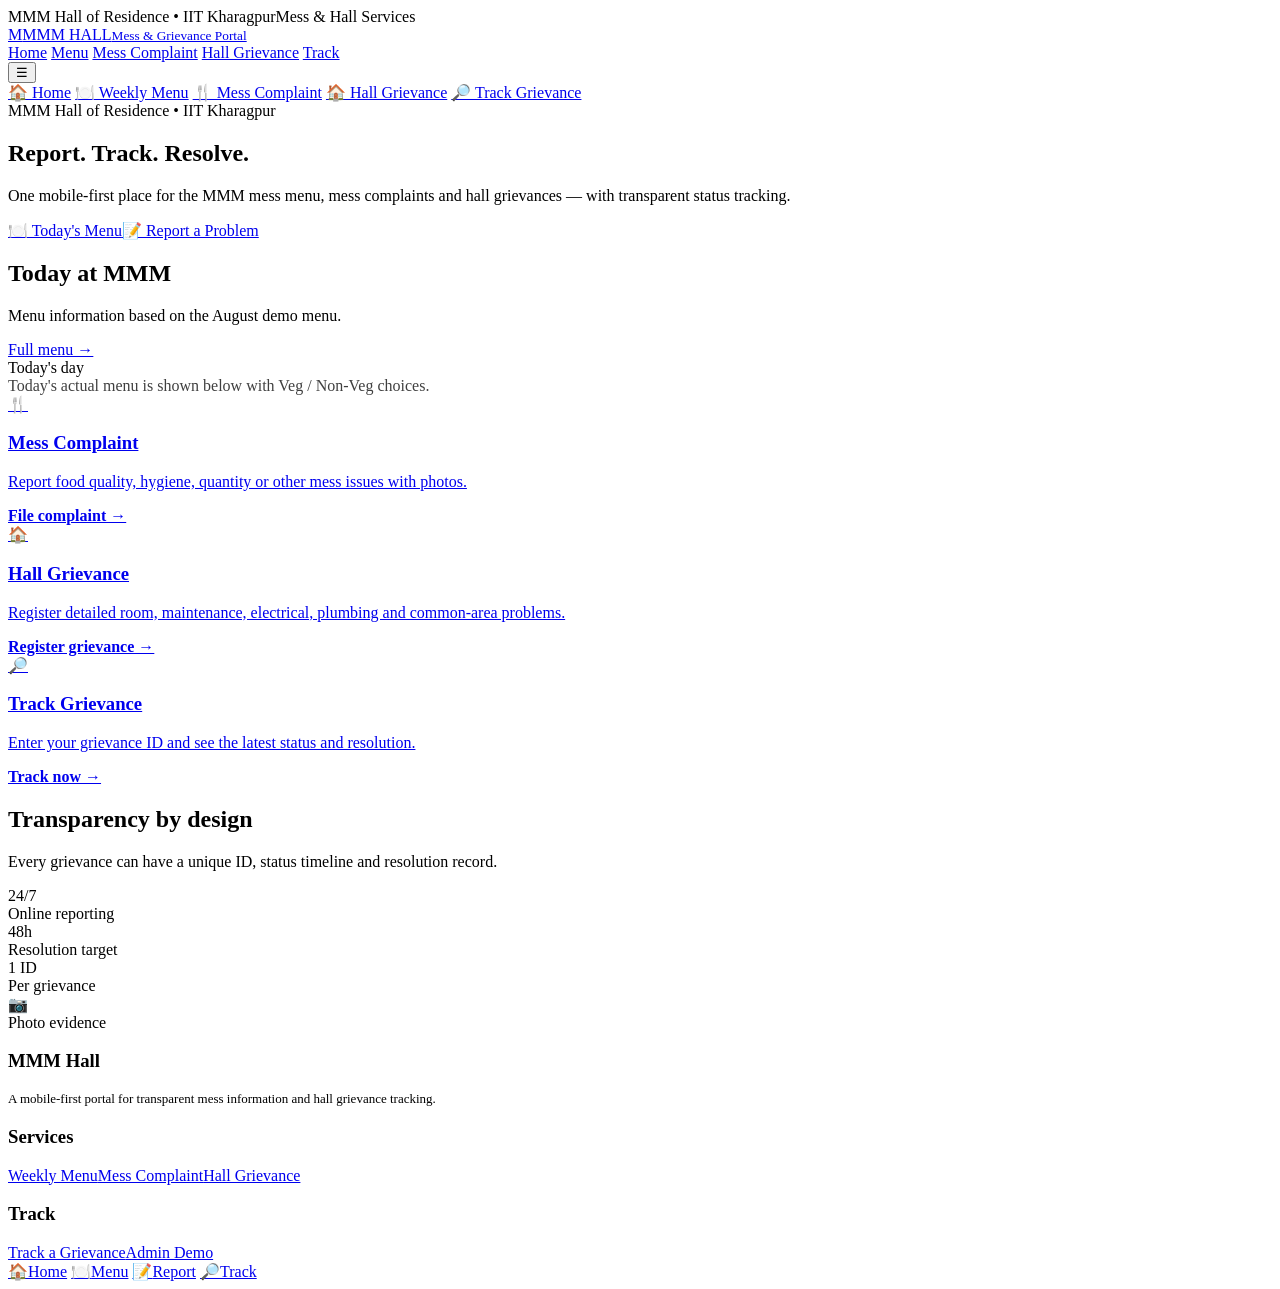
==== index.html @ 4dfcf69c "Add files via upload" ====
<!doctype html>
<html lang="en">
<head>
<meta charset="utf-8">
<meta name="viewport" content="width=device-width,initial-scale=1,viewport-fit=cover">
<meta name="theme-color" content="#5b35d5">
<meta name="description" content="MMM Hall Mess and Grievance Portal">
<title>Home | MMM Hall</title>
<link rel="stylesheet" href="assets/style.css">
</head>
<body data-page="home">
<div class="topbar"><div class="container"><span>MMM Hall of Residence • IIT Kharagpur</span><span>Mess & Hall Services</span></div></div>
<header class="nav">
  <div class="container nav-inner">
    <a class="brand" href="index.html"><span class="brand-mark">M</span><span>MMM HALL<small>Mess & Grievance Portal</small></span></a>
    <nav class="desktop-nav">
      <a href="index.html" data-page="home">Home</a>
      <a href="menu.html" data-page="menu">Menu</a>
      <a href="mess-complaint.html" data-page="mess">Mess Complaint</a>
      <a href="hall-grievance.html" data-page="hall">Hall Grievance</a>
      <a href="track.html" data-page="track">Track</a>
    </nav>
    <button class="menu-toggle" aria-label="Open menu">☰</button>
  </div>
  <div class="mobile-menu">
    <a href="index.html" data-page="home">🏠 Home</a>
    <a href="menu.html" data-page="menu">🍽️ Weekly Menu</a>
    <a href="mess-complaint.html" data-page="mess">🍴 Mess Complaint</a>
    <a href="hall-grievance.html" data-page="hall">🏠 Hall Grievance</a>
    <a href="track.html" data-page="track">🔎 Track Grievance</a>
  </div>
</header>
<main>
<section class="hero"><div class="container"><div class="hero-card">
  <div class="kicker">MMM Hall of Residence • IIT Kharagpur</div>
  <h1>Report. Track. Resolve.</h1>
  <p>One mobile-first place for the MMM mess menu, mess complaints and hall grievances — with transparent status tracking.</p>
  <div class="actions"><a class="btn btn-primary" href="menu.html">🍽️ Today's Menu</a><a class="btn btn-outline" href="hall-grievance.html">📝 Report a Problem</a></div>
</div></div></section>

<section class="section"><div class="container">
  <div class="section-head"><div><h2>Today at MMM</h2><p>Menu information based on the August demo menu.</p></div><a class="btn btn-soft" href="menu.html">Full menu →</a></div>
  <div class="today">
    <div class="date-card"><div class="day">Today's day</div><div class="date" id="home-day"></div><div style="opacity:.75">Today's actual menu is shown below with Veg / Non-Veg choices.</div></div>
    <div id="today-menu" class="today-menu-grid" style="grid-column:1/-1"></div>
  </div>
</div></section>

<section class="section"><div class="container">
<div class="grid grid-3">
  <a class="card service-card" href="mess-complaint.html"><div class="icon orange">🍴</div><div><h3>Mess Complaint</h3><p>Report food quality, hygiene, quantity or other mess issues with photos.</p></div><b>File complaint →</b></a>
  <a class="card service-card" href="hall-grievance.html"><div class="icon">🏠</div><div><h3>Hall Grievance</h3><p>Register detailed room, maintenance, electrical, plumbing and common-area problems.</p></div><b>Register grievance →</b></a>
  <a class="card service-card" href="track.html"><div class="icon cyan">🔎</div><div><h3>Track Grievance</h3><p>Enter your grievance ID and see the latest status and resolution.</p></div><b>Track now →</b></a>
</div>
</div></section>

<section class="section"><div class="container"><div class="card">
<div class="section-head"><div><h2>Transparency by design</h2><p>Every grievance can have a unique ID, status timeline and resolution record.</p></div></div>
<div class="grid grid-4 stats">
<div><div class="number">24/7</div><div class="label">Online reporting</div></div>
<div><div class="number">48h</div><div class="label">Resolution target</div></div>
<div><div class="number">1 ID</div><div class="label">Per grievance</div></div>
<div><div class="number">📷</div><div class="label">Photo evidence</div></div>
</div>
</div></div></section>

</main>
<footer class="footer"><div class="container footer-grid">
  <div><h3>MMM Hall</h3><p style="font-size:13px">A mobile-first portal for transparent mess information and hall grievance tracking.</p></div>
  <div><h3>Services</h3><a href="menu.html">Weekly Menu</a><a href="mess-complaint.html">Mess Complaint</a><a href="hall-grievance.html">Hall Grievance</a></div>
  <div><h3>Track</h3><a href="track.html">Track a Grievance</a><a href="admin.html">Admin Demo</a></div>
</div></footer>
<nav class="bottom-nav">
<a href="index.html" data-page="home"><span>🏠</span>Home</a>
<a href="menu.html" data-page="menu"><span>🍽️</span>Menu</a>
<a href="hall-grievance.html" data-page="hall"><span>📝</span>Report</a>
<a href="track.html" data-page="track"><span>🔎</span>Track</a>
</nav>
<script src="assets/app.js"></script>
</body></html>
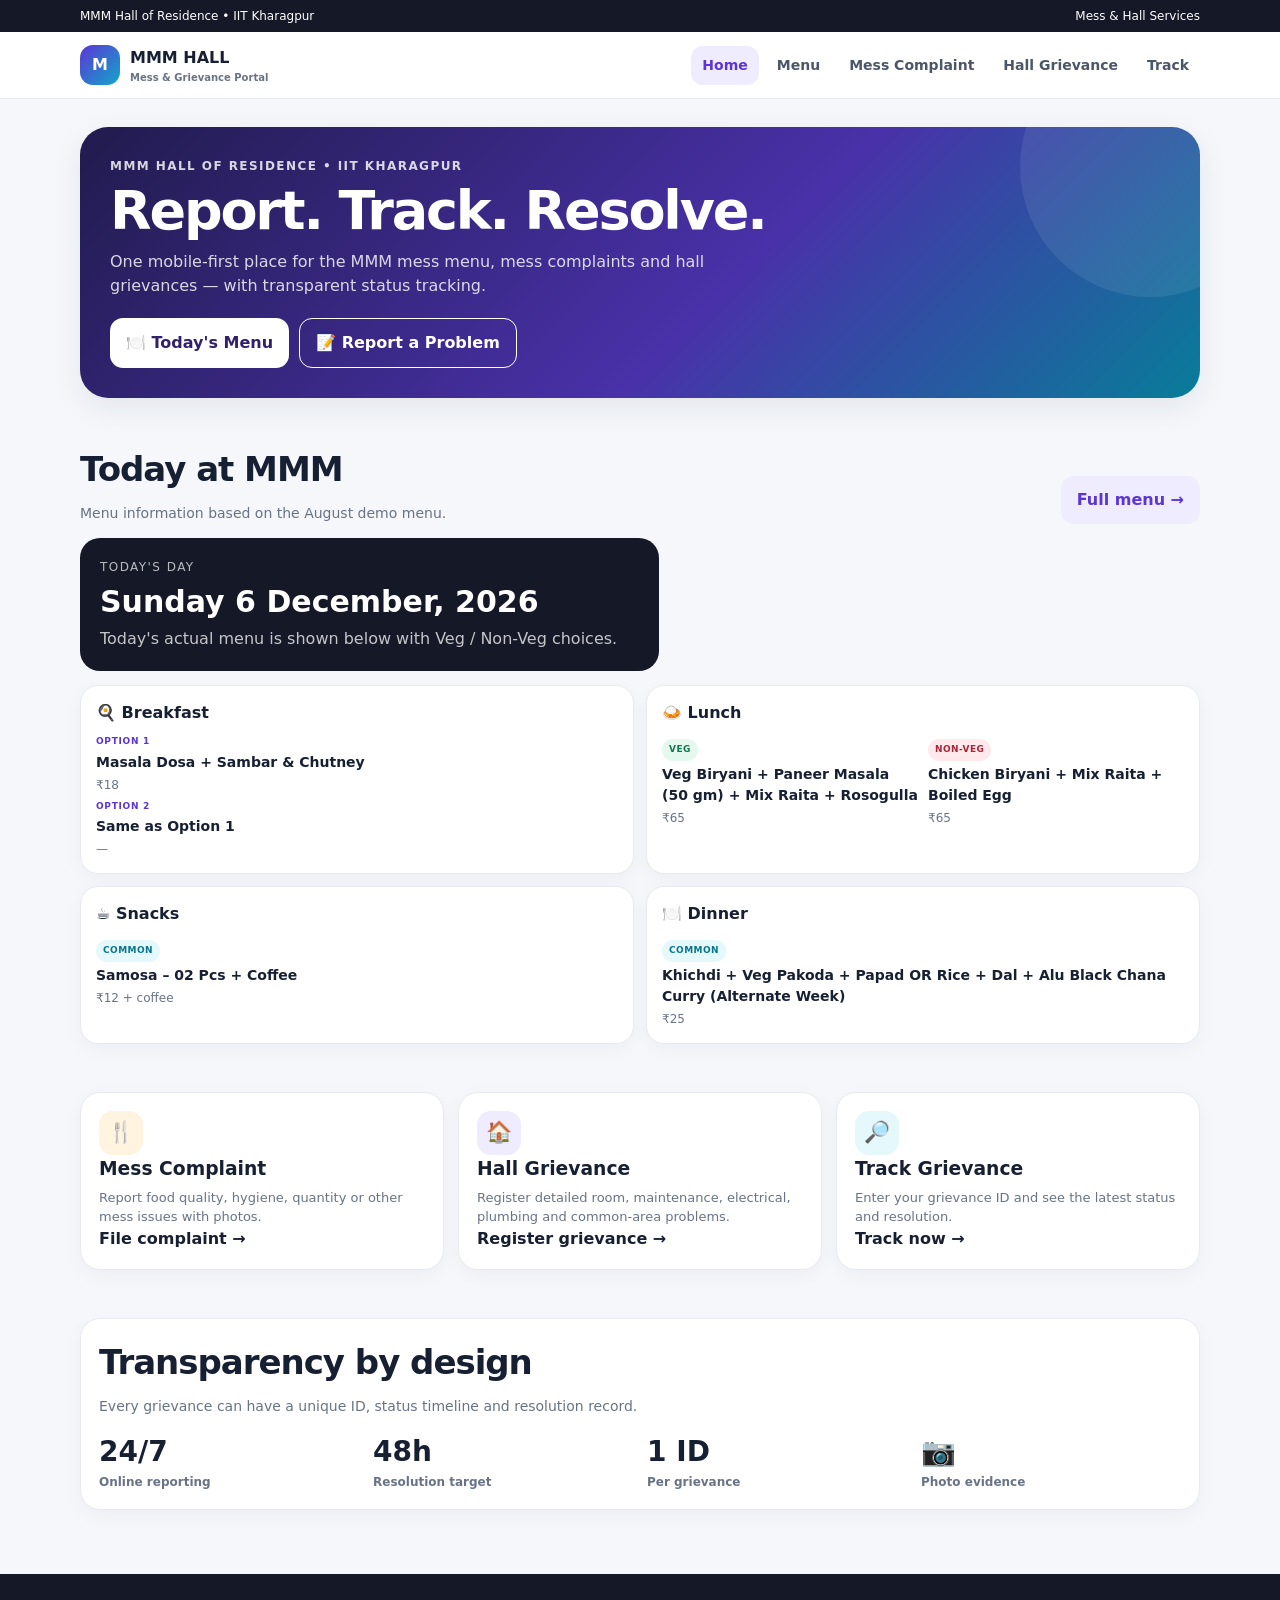
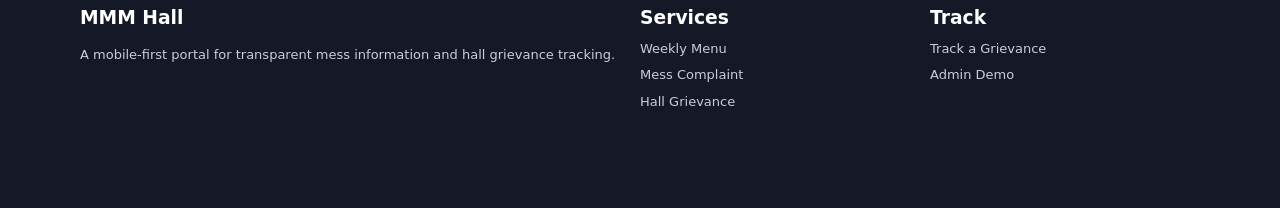
==== commit 951ea8f6: "Update stylesheet and script links in index.html" ====
--- a/index.html
+++ b/index.html
@@ -6,7 +6,7 @@
 <meta name="theme-color" content="#5b35d5">
 <meta name="description" content="MMM Hall Mess and Grievance Portal">
 <title>Home | MMM Hall</title>
-<link rel="stylesheet" href="assets/style.css">
+<link rel="stylesheet" href="style.css">
 </head>
 <body data-page="home">
 <div class="topbar"><div class="container"><span>MMM Hall of Residence • IIT Kharagpur</span><span>Mess & Hall Services</span></div></div>
@@ -76,5 +76,5 @@
 <a href="hall-grievance.html" data-page="hall"><span>📝</span>Report</a>
 <a href="track.html" data-page="track"><span>🔎</span>Track</a>
 </nav>
-<script src="assets/app.js"></script>
-</body></html>+<script src="app.js"></script>
+</body></html>
--- a/style.css
+++ b/style.css
@@ -0,0 +1,172 @@
+
+:root{
+  --ink:#172033;
+  --muted:#687386;
+  --bg:#f5f7fb;
+  --card:#ffffff;
+  --line:#e7eaf0;
+  --brand:#5b35d5;
+  --brand2:#7c4dff;
+  --cyan:#11a7c9;
+  --green:#1b9b68;
+  --orange:#f59e0b;
+  --red:#dc3545;
+  --shadow:0 10px 30px rgba(23,32,51,.08);
+  --radius:20px;
+}
+*{box-sizing:border-box}
+html{scroll-behavior:smooth}
+body{
+  margin:0;font-family:Inter,ui-sans-serif,system-ui,-apple-system,BlinkMacSystemFont,"Segoe UI",sans-serif;
+  color:var(--ink);background:var(--bg);line-height:1.5;
+}
+a{color:inherit;text-decoration:none}
+button,input,select,textarea{font:inherit}
+img{max-width:100%;display:block}
+.container{width:min(1120px,calc(100% - 28px));margin:auto}
+.topbar{background:#151927;color:#fff;font-size:12px;padding:7px 0}
+.topbar .container{display:flex;justify-content:space-between;gap:10px}
+.nav{
+  position:sticky;top:0;z-index:50;background:rgba(255,255,255,.92);
+  backdrop-filter:blur(14px);border-bottom:1px solid var(--line)
+}
+.nav-inner{height:66px;display:flex;align-items:center;justify-content:space-between}
+.brand{display:flex;align-items:center;gap:10px;font-weight:850}
+.brand-mark{width:40px;height:40px;border-radius:13px;background:linear-gradient(135deg,var(--brand),var(--cyan));color:#fff;display:grid;place-items:center;font-weight:900}
+.brand small{display:block;color:var(--muted);font-size:10px;font-weight:650}
+.desktop-nav{display:flex;gap:7px;align-items:center}
+.desktop-nav a{padding:9px 11px;border-radius:12px;font-size:14px;font-weight:700;color:#4c5669}
+.desktop-nav a:hover,.desktop-nav a.active{background:#f0ecff;color:var(--brand)}
+.menu-toggle{display:none;border:0;background:#f0ecff;color:var(--brand);width:42px;height:42px;border-radius:12px}
+.mobile-menu{display:none;padding:0 14px 14px;background:#fff;border-bottom:1px solid var(--line)}
+.mobile-menu a{display:block;padding:12px;border-radius:12px;font-weight:700}
+.hero{padding:28px 0 22px}
+.hero-card{
+  background:linear-gradient(135deg,#211b4d 0%,#4931a9 58%,#087d99 100%);
+  color:#fff;border-radius:28px;padding:30px;box-shadow:var(--shadow);overflow:hidden;position:relative
+}
+.hero-card:after{content:"";position:absolute;width:260px;height:260px;border-radius:50%;background:rgba(255,255,255,.08);right:-80px;top:-90px}
+.kicker{font-size:12px;text-transform:uppercase;letter-spacing:.12em;font-weight:850;opacity:.82}
+h1{font-size:clamp(30px,7vw,54px);line-height:1.02;margin:8px 0 12px;letter-spacing:-.04em}
+h2{font-size:clamp(24px,5vw,34px);margin:0 0 8px;letter-spacing:-.03em}
+h3{margin:0 0 5px}
+.hero p{max-width:680px;color:rgba(255,255,255,.82);margin:0 0 20px}
+.actions{display:flex;flex-wrap:wrap;gap:10px}
+.btn{
+  display:inline-flex;align-items:center;justify-content:center;gap:7px;border:0;border-radius:13px;
+  padding:12px 16px;font-weight:800;cursor:pointer;transition:.2s
+}
+.btn-primary{background:#fff;color:#30206e}.btn-brand{background:var(--brand);color:#fff}.btn-soft{background:#f0ecff;color:var(--brand)}
+.btn-dark{background:#151927;color:#fff}.btn-outline{background:transparent;color:inherit;border:1px solid currentColor}
+.btn:hover{transform:translateY(-1px)}
+.section{padding:24px 0}
+.section-head{display:flex;align-items:end;justify-content:space-between;gap:15px;margin-bottom:14px}
+.section-head p{margin:0;color:var(--muted);font-size:14px}
+.grid{display:grid;gap:14px}
+.grid-2{grid-template-columns:repeat(2,minmax(0,1fr))}
+.grid-3{grid-template-columns:repeat(3,minmax(0,1fr))}
+.grid-4{grid-template-columns:repeat(4,minmax(0,1fr))}
+.card{background:var(--card);border:1px solid var(--line);border-radius:var(--radius);padding:18px;box-shadow:0 5px 18px rgba(23,32,51,.04)}
+.service-card{min-height:155px;display:flex;flex-direction:column;justify-content:space-between}
+.icon{width:44px;height:44px;border-radius:14px;display:grid;place-items:center;font-size:21px;background:#f0ecff}
+.icon.cyan{background:#e5f8fc}.icon.orange{background:#fff4df}.icon.green{background:#e5f8ef}
+.service-card p{font-size:13px;color:var(--muted);margin:0}
+.today{display:grid;grid-template-columns:1.1fr 1fr;gap:14px}
+.date-card{background:#151927;color:#fff;border-radius:var(--radius);padding:20px}
+.date-card .day{font-size:12px;letter-spacing:.12em;text-transform:uppercase;opacity:.7}
+.date-card .date{font-size:30px;font-weight:900;margin:3px 0}
+.meal-card{display:flex;gap:13px;align-items:center}
+.meal-card .emoji{font-size:26px;width:46px;height:46px;display:grid;place-items:center;background:#faf7ff;border-radius:14px}
+.meal-card small{color:var(--muted);font-weight:700}
+.menu-tabs{display:flex;gap:8px;overflow:auto;padding-bottom:3px;margin:14px 0}
+.menu-tabs button{white-space:nowrap;border:1px solid var(--line);background:#fff;border-radius:999px;padding:9px 13px;font-weight:800;color:#586275;cursor:pointer}
+.menu-tabs button.active{background:var(--brand);border-color:var(--brand);color:#fff}
+.meal-detail{border-left:4px solid var(--brand);padding:13px 15px;background:#faf9ff;border-radius:0 14px 14px 0}
+.meal-detail strong{display:block;margin-bottom:3px}
+.meal-detail p{margin:0;color:#556073;font-size:14px}
+.menu-image{background:#fff;border:1px solid var(--line);border-radius:18px;padding:10px}
+.menu-image img{border-radius:12px;width:100%}
+.form-card{max-width:760px;margin:auto}
+.form-grid{display:grid;grid-template-columns:1fr 1fr;gap:14px}
+.field{display:flex;flex-direction:column;gap:7px}
+.field.full{grid-column:1/-1}
+.field label{font-size:13px;font-weight:850}
+.field input,.field select,.field textarea{
+  width:100%;border:1px solid #dce1e9;background:#fff;border-radius:13px;padding:12px 13px;outline:none
+}
+.field input:focus,.field select:focus,.field textarea:focus{border-color:var(--brand);box-shadow:0 0 0 3px rgba(91,53,213,.1)}
+.field textarea{min-height:125px;resize:vertical}
+.help{font-size:12px;color:var(--muted)}
+.upload{
+  border:1.5px dashed #cfd5e0;background:#fafbfe;border-radius:14px;padding:18px;text-align:center;color:var(--muted)
+}
+.status{display:inline-flex;align-items:center;gap:6px;border-radius:999px;padding:6px 10px;font-size:12px;font-weight:850}
+.status.pending{background:#fff4df;color:#9a6400}.status.progress{background:#e5f8fc;color:#08758e}.status.resolved{background:#e5f8ef;color:#11714b}.status.overdue{background:#ffe9ec;color:#a82434}
+.timeline{position:relative;margin-top:20px;padding-left:24px}
+.timeline:before{content:"";position:absolute;left:7px;top:7px;bottom:7px;width:2px;background:#e0e4ec}
+.event{position:relative;margin-bottom:18px}
+.event:before{content:"";position:absolute;left:-21px;top:5px;width:10px;height:10px;border-radius:50%;background:var(--brand);box-shadow:0 0 0 4px #f0ecff}
+.event small{color:var(--muted)}
+.stats .number{font-size:28px;font-weight:900}
+.stats .label{font-size:12px;color:var(--muted);font-weight:750}
+.notice{border-left:4px solid var(--orange);background:#fff9ed;padding:13px 15px;border-radius:0 13px 13px 0;font-size:13px}
+.footer{margin-top:40px;background:#151927;color:#c8ced9;padding:30px 0 90px}
+.footer-grid{display:grid;grid-template-columns:2fr 1fr 1fr;gap:20px}
+.footer h3{color:#fff}
+.footer a{display:block;margin:7px 0;color:#c8ced9;font-size:13px}
+.bottom-nav{display:none}
+.table-wrap{overflow:auto;border:1px solid var(--line);border-radius:16px}
+table{width:100%;border-collapse:collapse;background:#fff;min-width:720px}
+th,td{padding:12px;border-bottom:1px solid var(--line);text-align:left;font-size:13px;vertical-align:top}
+th{background:#fafbfe;font-size:12px;color:#5c6678}
+.admin-top{display:flex;justify-content:space-between;align-items:center;gap:10px}
+.tag{font-size:11px;font-weight:850;border-radius:999px;padding:5px 8px;background:#eef1f7;color:#566173}
+.search{display:flex;gap:8px}
+.search input{flex:1;border:1px solid var(--line);border-radius:13px;padding:12px}
+@media(max-width:760px){
+  .topbar{display:none}
+  .container{width:min(100% - 20px,600px)}
+  .nav-inner{height:62px}
+  .desktop-nav{display:none}.menu-toggle{display:block}
+  .mobile-menu.open{display:block}
+  .hero{padding-top:14px}.hero-card{padding:24px 20px;border-radius:22px}
+  .grid-2,.grid-3,.grid-4,.today{grid-template-columns:1fr}
+  .form-grid{grid-template-columns:1fr}.field.full{grid-column:auto}
+  .footer-grid{grid-template-columns:1fr}
+  .bottom-nav{
+    display:grid;grid-template-columns:repeat(4,1fr);position:fixed;bottom:0;left:0;right:0;
+    z-index:60;background:rgba(255,255,255,.96);backdrop-filter:blur(12px);
+    border-top:1px solid var(--line);padding:7px 5px calc(7px + env(safe-area-inset-bottom))
+  }
+  .bottom-nav a{text-align:center;font-size:10px;color:#667084;font-weight:800;padding:5px}
+  .bottom-nav a span{display:block;font-size:19px;line-height:20px;margin-bottom:2px}
+  .section{padding:18px 0}
+}
+
+/* Structured menu */
+.meal-section{border:1px solid var(--line);border-radius:18px;background:#fff;padding:15px;margin-top:12px}
+.meal-heading{display:flex;align-items:center;gap:10px;margin-bottom:12px}
+.meal-heading h3{margin:0;font-size:18px}
+.meal-heading small{color:var(--muted);font-size:11px}
+.meal-icon{width:42px;height:42px;display:grid;place-items:center;border-radius:13px;background:#f2efff;font-size:21px}
+.meal-options{display:grid;gap:8px}
+.meal-option{display:grid;grid-template-columns:105px 1fr auto;align-items:center;gap:10px;padding:12px;border-radius:13px;background:#fafbfe;border:1px solid #eef0f5}
+.meal-tag{display:inline-flex;width:max-content;border-radius:999px;padding:5px 9px;font-size:10px;font-weight:900;letter-spacing:.04em;background:#eef1f7;color:#586275}
+.meal-tag.veg{background:#e5f8ef;color:#14744e}.meal-tag.non-veg{background:#ffe9ec;color:#a52738}.meal-tag.common{background:#e5f8fc;color:#08758e}.meal-tag.option-1,.meal-tag.option-2{background:#f0ecff;color:#5533c7}
+.meal-name{font-weight:750;font-size:14px}.meal-price{font-weight:900;color:#4f5869;font-size:13px}
+.today-menu-grid{display:grid;grid-template-columns:1fr 1fr;gap:12px}
+.today-meal{background:#fff;border:1px solid var(--line);border-radius:18px;padding:15px;box-shadow:0 5px 18px rgba(23,32,51,.04)}
+.today-meal-title{font-weight:900;margin-bottom:10px}
+.today-meal strong,.today-meal small{display:block}
+.today-meal strong{font-size:14px;margin:3px 0}.today-meal small{font-size:12px;color:var(--muted)}
+.today-label{font-size:9px;font-weight:900;color:var(--brand);letter-spacing:.08em;display:block;margin-top:6px}
+.today-choice{display:grid;grid-template-columns:1fr 1fr;gap:10px}
+.food-badge{display:inline-block;border-radius:999px;padding:4px 7px;font-size:9px;font-weight:900;letter-spacing:.05em}
+.food-badge.veg{background:#e5f8ef;color:#14744e}.food-badge.nonveg{background:#ffe9ec;color:#a52738}.food-badge.common{background:#e5f8fc;color:#08758e}
+@media(max-width:760px){
+  .meal-option{grid-template-columns:1fr auto}
+  .meal-tag{grid-column:1/-1}
+  .meal-name{grid-column:1}.meal-price{grid-column:2;grid-row:2}
+  .today-menu-grid{grid-template-columns:1fr}
+  .today-choice{grid-template-columns:1fr}
+}
